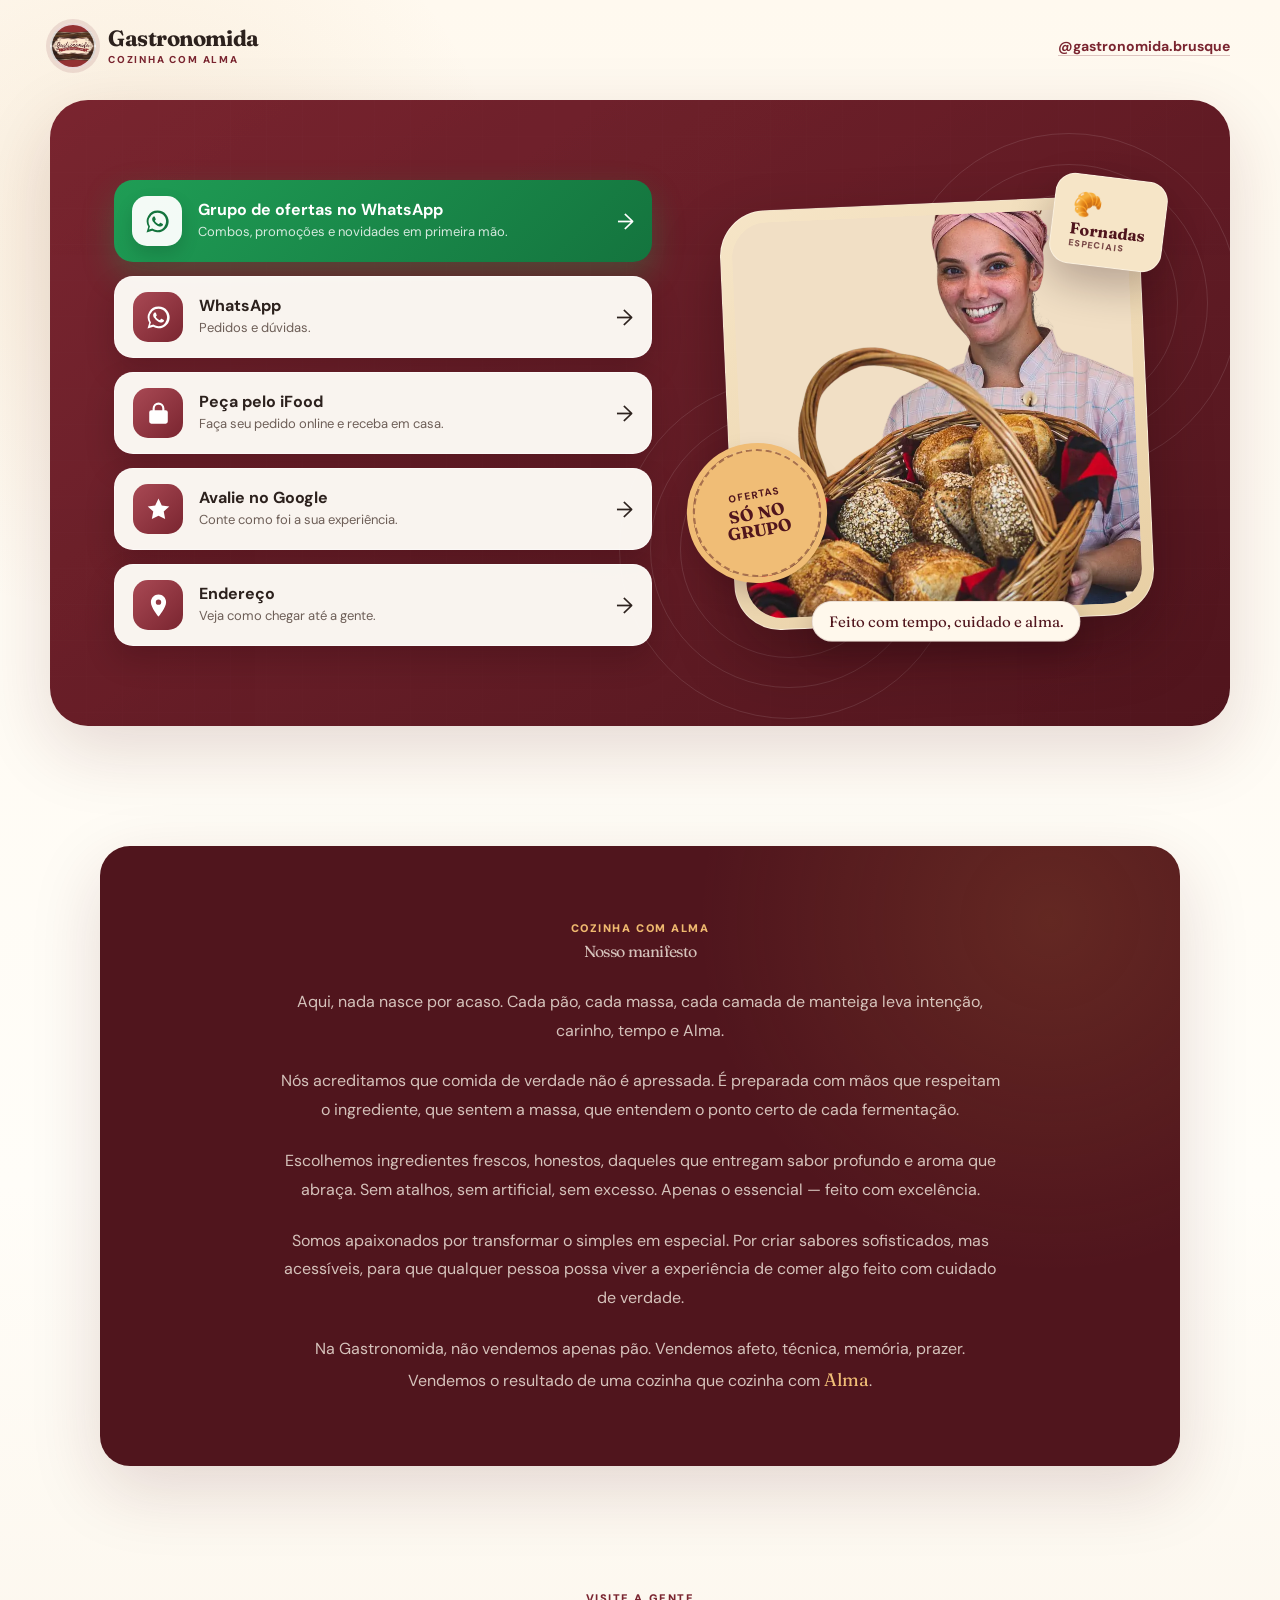
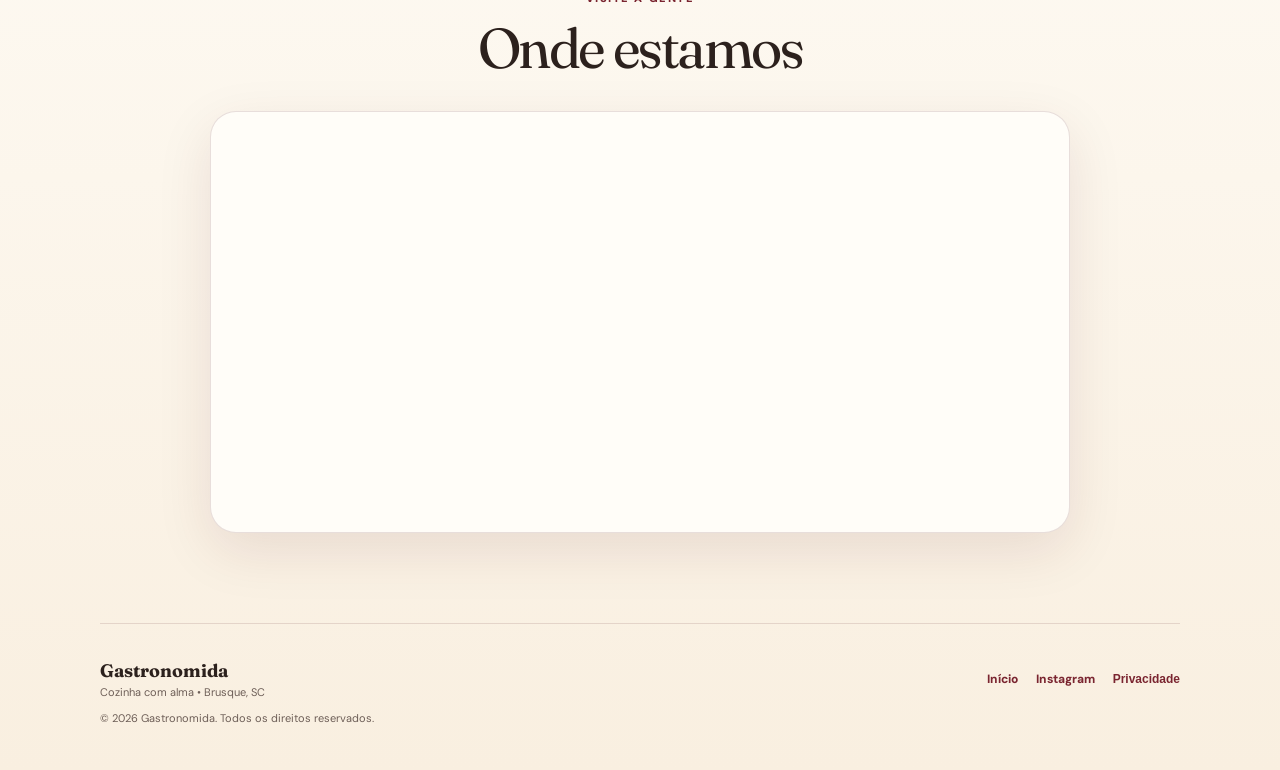
==== bio/index.html @ 2967757c "Adiciona página de links na bio (/bio) com identidade da landing Cria a rota /bio no Netlify com os " ====
<!DOCTYPE html>
<html lang="pt-BR">
<head>
  <!-- Google Tag Manager -->
  <script>(function(w,d,s,l,i){w[l]=w[l]||[];w[l].push({'gtm.start':new Date().getTime(),event:'gtm.js'});var f=d.getElementsByTagName(s)[0],j=d.createElement(s);j.async=true;j.src="https://xfxlonxv.saf.stape.io/3ydatxfxlonxv.js?"+i;f.parentNode.insertBefore(j,f);})(window,document,'script','dataLayer','x=HxxTKDg1S00gSj43PjZfXgBFXEFd');</script>
  <!-- End Google Tag Manager -->

  <meta charset="UTF-8">
  <meta name="viewport" content="width=device-width, initial-scale=1.0">
  <meta name="description" content="Todos os caminhos para a Gastronomida: grupo de ofertas no WhatsApp, pedidos, iFood, avaliações e endereço.">
  <meta name="theme-color" content="#7a2530">

  <meta property="og:title" content="Gastronomida | Links">
  <meta property="og:description" content="Grupo de ofertas no WhatsApp, pedidos, iFood, avaliações e endereço da Gastronomida.">
  <meta property="og:type" content="website">
  <meta property="og:image" content="https://gastronomida.netlify.app/gastronomida-camile-cesta.webp">

  <title>Links | Gastronomida</title>

  <link rel="preconnect" href="https://fonts.googleapis.com">
  <link rel="preconnect" href="https://fonts.gstatic.com" crossorigin>
  <link href="https://fonts.googleapis.com/css2?family=DM+Sans:wght@400;500;600;700;800&family=Fraunces:opsz,wght@9..144,600;9..144,700&display=swap" rel="stylesheet">

  <link rel="stylesheet" href="bio.css">

  <!-- Sinaliza JS ativo antes do CSS esconder os elementos de animação -->
  <script>document.documentElement.classList.add("js");</script>
</head>

<body>
  <!-- Google Tag Manager (noscript) -->
  <noscript><iframe src="https://xfxlonxv.saf.stape.io/ns.html?id=GTM-5V2PXRN9" height="0" width="0" style="display:none;visibility:hidden"></iframe></noscript>
  <!-- End Google Tag Manager (noscript) -->

  <header class="topbar">
    <a class="brand" href="../" aria-label="Voltar ao início">
      <span class="brand-mark" aria-hidden="true"></span>
      <span class="brand-text">
        <strong>Gastronomida</strong>
        <small>Cozinha com alma</small>
      </span>
    </a>

    <a class="instagram-link" href="https://www.instagram.com/gastronomida.brusque/" target="_blank" rel="noopener noreferrer">
      @gastronomida.brusque
    </a>
  </header>

  <main>
    <section class="hero" aria-label="Links da Gastronomida">
      <div class="hero-copy">
        <div class="link-list reveal">
          <a
            class="link-card link-card-primary"
            href="../?utm_source=instagram&utm_medium=profile&utm_campaign=link_na_bio"
          >
            <span class="link-icon" aria-hidden="true">
              <svg viewBox="0 0 32 32" role="img">
                <path fill="currentColor" d="M16.02 3A12.8 12.8 0 0 0 5.03 22.36L3 29l6.82-1.95A12.9 12.9 0 1 0 16.02 3Zm0 23.35c-2.02 0-3.99-.58-5.68-1.68l-.4-.24-4.05 1.16 1.2-3.93-.27-.41a10.38 10.38 0 1 1 9.2 5.1Zm5.7-7.78c-.31-.16-1.85-.91-2.14-1.02-.28-.1-.49-.16-.7.16-.2.31-.8 1.02-.98 1.23-.18.21-.36.24-.67.08-.31-.16-1.32-.49-2.52-1.56a9.42 9.42 0 0 1-1.75-2.18c-.18-.31-.02-.48.14-.64.14-.14.31-.36.47-.55.15-.18.2-.31.31-.52.1-.21.05-.39-.03-.55-.08-.16-.7-1.68-.95-2.3-.25-.6-.51-.52-.7-.53h-.6c-.21 0-.55.08-.83.39-.29.31-1.1 1.07-1.1 2.62 0 1.54 1.13 3.03 1.28 3.24.16.21 2.22 3.39 5.38 4.75.75.32 1.34.52 1.8.66.76.24 1.44.21 1.99.13.61-.09 1.85-.76 2.11-1.49.26-.73.26-1.36.18-1.49-.08-.13-.29-.21-.6-.36Z"/>
              </svg>
            </span>
            <span class="link-copy">
              <strong>Grupo de ofertas no WhatsApp</strong>
              <span>Combos, promoções e novidades em primeira mão.</span>
            </span>
            <span class="link-arrow" aria-hidden="true">→</span>
          </a>

          <a
            class="link-card"
            href="https://wa.me/5547991900516"
            target="_blank"
            rel="noopener noreferrer"
          >
            <span class="link-icon" aria-hidden="true">
              <svg viewBox="0 0 32 32" role="img">
                <path fill="currentColor" d="M16.02 3A12.8 12.8 0 0 0 5.03 22.36L3 29l6.82-1.95A12.9 12.9 0 1 0 16.02 3Zm0 23.35c-2.02 0-3.99-.58-5.68-1.68l-.4-.24-4.05 1.16 1.2-3.93-.27-.41a10.38 10.38 0 1 1 9.2 5.1Zm5.7-7.78c-.31-.16-1.85-.91-2.14-1.02-.28-.1-.49-.16-.7.16-.2.31-.8 1.02-.98 1.23-.18.21-.36.24-.67.08-.31-.16-1.32-.49-2.52-1.56a9.42 9.42 0 0 1-1.75-2.18c-.18-.31-.02-.48.14-.64.14-.14.31-.36.47-.55.15-.18.2-.31.31-.52.1-.21.05-.39-.03-.55-.08-.16-.7-1.68-.95-2.3-.25-.6-.51-.52-.7-.53h-.6c-.21 0-.55.08-.83.39-.29.31-1.1 1.07-1.1 2.62 0 1.54 1.13 3.03 1.28 3.24.16.21 2.22 3.39 5.38 4.75.75.32 1.34.52 1.8.66.76.24 1.44.21 1.99.13.61-.09 1.85-.76 2.11-1.49.26-.73.26-1.36.18-1.49-.08-.13-.29-.21-.6-.36Z"/>
              </svg>
            </span>
            <span class="link-copy">
              <strong>WhatsApp</strong>
              <span>Pedidos e dúvidas.</span>
            </span>
            <span class="link-arrow" aria-hidden="true">→</span>
          </a>

          <a
            class="link-card"
            href="https://www.ifood.com.br/delivery/brusque-sc/gastronomida-padaria-artesanal-jardim-maluche/8d4f0613-29b4-4ca3-92c8-2297574a4d14"
            target="_blank"
            rel="noopener noreferrer"
          >
            <span class="link-icon" aria-hidden="true">
              <svg viewBox="0 0 32 32" role="img">
                <path fill="currentColor" d="M16 3a7 7 0 0 0-7 7v2H7.5A2.5 2.5 0 0 0 5 14.5v11A2.5 2.5 0 0 0 7.5 28h17a2.5 2.5 0 0 0 2.5-2.5v-11A2.5 2.5 0 0 0 24.5 12H23v-2a7 7 0 0 0-7-7Zm-4.5 9v-2a4.5 4.5 0 0 1 9 0v2h-9Z"/>
              </svg>
            </span>
            <span class="link-copy">
              <strong>Peça pelo iFood</strong>
              <span>Faça seu pedido online e receba em casa.</span>
            </span>
            <span class="link-arrow" aria-hidden="true">→</span>
          </a>

          <a
            class="link-card"
            href="https://g.page/r/CegME4OYjpiyEBM/review"
            target="_blank"
            rel="noopener noreferrer"
          >
            <span class="link-icon" aria-hidden="true">
              <svg viewBox="0 0 32 32" role="img">
                <path fill="currentColor" d="M16 3l3.9 8.2 8.9 1.1-6.6 6.1 1.7 8.8L16 23.5l-7.9 3.7 1.7-8.8-6.6-6.1 8.9-1.1L16 3Z"/>
              </svg>
            </span>
            <span class="link-copy">
              <strong>Avalie no Google</strong>
              <span>Conte como foi a sua experiência.</span>
            </span>
            <span class="link-arrow" aria-hidden="true">→</span>
          </a>

          <a
            class="link-card"
            href="https://maps.app.goo.gl/xaairDffgRZEUEpw5"
            target="_blank"
            rel="noopener noreferrer"
          >
            <span class="link-icon" aria-hidden="true">
              <svg viewBox="0 0 32 32" role="img">
                <path fill="currentColor" d="M16 3c-5 0-9 4-9 9 0 6.6 9 17 9 17s9-10.4 9-17c0-5-4-9-9-9Zm0 12.2a3.2 3.2 0 1 1 0-6.4 3.2 3.2 0 0 1 0 6.4Z"/>
              </svg>
            </span>
            <span class="link-copy">
              <strong>Endereço</strong>
              <span>Veja como chegar até a gente.</span>
            </span>
            <span class="link-arrow" aria-hidden="true">→</span>
          </a>
        </div>
      </div>

      <div class="hero-art reveal">
        <span class="grain grain-one" aria-hidden="true"></span>
        <span class="grain grain-two" aria-hidden="true"></span>

        <figure class="photo-frame">
          <img
            src="../gastronomida-camile-cesta.webp"
            alt="Cesta com produtos artesanais da Gastronomida"
          >
          <figcaption class="photo-caption">Feito com tempo, cuidado e alma.</figcaption>
        </figure>

        <div class="floating-stamp" aria-hidden="true">
          <span>OFERTAS</span>
          <strong>SÓ NO GRUPO</strong>
        </div>

        <div class="float-card" aria-hidden="true">
          <span>🥐</span>
          <strong>Fornadas</strong>
          <small>especiais</small>
        </div>
      </div>
    </section>

    <section class="manifesto" aria-labelledby="manifesto-title">
      <span class="section-tag">Cozinha com alma</span>
      <p class="section-title" id="manifesto-title" role="heading" aria-level="2">Nosso manifesto</p>

      <p>
        Aqui, nada nasce por acaso. Cada pão, cada massa, cada camada de manteiga
        leva intenção, carinho, tempo e Alma.
      </p>
      <p>
        Nós acreditamos que comida de verdade não é apressada. É preparada com mãos
        que respeitam o ingrediente, que sentem a massa, que entendem o ponto certo
        de cada fermentação.
      </p>
      <p>
        Escolhemos ingredientes frescos, honestos, daqueles que entregam sabor
        profundo e aroma que abraça. Sem atalhos, sem artificial, sem excesso.
        Apenas o essencial — feito com excelência.
      </p>
      <p>
        Somos apaixonados por transformar o simples em especial. Por criar sabores
        sofisticados, mas acessíveis, para que qualquer pessoa possa viver a
        experiência de comer algo feito com cuidado de verdade.
      </p>
      <p>
        Na Gastronomida, não vendemos apenas pão. Vendemos afeto, técnica, memória,
        prazer. Vendemos o resultado de uma cozinha que cozinha com <em>Alma</em>.
      </p>
    </section>

    <section class="map-section" aria-labelledby="map-title">
      <span class="section-tag">Visite a gente</span>
      <p class="section-title" id="map-title" role="heading" aria-level="2">Onde estamos</p>

      <div class="map-frame">
        <iframe
          src="https://www.google.com/maps/embed?pb=!1m18!1m12!1m3!1d3551.597693384744!2d-48.921787699999996!3d-27.105978300000004!2m3!1f0!2f0!3f0!3m2!1i1024!2i768!4f13.1!3m3!1m2!1s0x94df47eb7d5f7d9f%3A0xb2988e9883130ce8!2s!5e0!3m2!1spt-BR!2sfr!4v1785745129763!5m2!1spt-BR!2sfr"
          width="400"
          height="300"
          style="border:0;"
          allowfullscreen=""
          loading="lazy"
          referrerpolicy="strict-origin-when-cross-origin"
          title="Mapa da Gastronomida em Brusque, SC"
        ></iframe>
      </div>
    </section>
  </main>

  <footer>
    <div>
      <strong>Gastronomida</strong>
      <span>Cozinha com alma • Brusque, SC</span>
    </div>

    <div class="footer-links">
      <a href="../" aria-label="Voltar para a página inicial">Início</a>
      <a href="https://www.instagram.com/gastronomida.brusque/" target="_blank" rel="noopener noreferrer">Instagram</a>
      <button type="button" id="privacy-button">Privacidade</button>
    </div>

    <small>© <span id="current-year"></span> Gastronomida. Todos os direitos reservados.</small>
  </footer>

  <div class="modal" id="privacy-modal" aria-hidden="true" role="dialog" aria-modal="true" aria-labelledby="privacy-title">
    <div class="modal-backdrop" data-close-modal></div>
    <div class="modal-content">
      <button class="modal-close" type="button" aria-label="Fechar" data-close-modal>×</button>
      <p id="privacy-title" role="heading" aria-level="2">Aviso de privacidade</p>
      <p>
        Ao utilizar os links desta página, você pode ser direcionado ao cadastro do
        grupo, onde autoriza a Gastronomida a utilizar seu nome, telefone e dados de
        origem da campanha para liberar o acesso, mensurar esta ação e enviar ofertas
        e novidades pelo WhatsApp.
      </p>
      <p>
        Você pode deixar o grupo a qualquer momento. Para solicitar correção ou
        exclusão dos dados armazenados, entre em contato com a Gastronomida pelo Instagram.
      </p>
      <button class="secondary-button" type="button" data-close-modal>Entendi</button>
    </div>
  </div>

  <script src="bio.js"></script>
</body>
</html>
---- bio/bio.css ----
/*
  bio.css — Página de links na bio (/bio)
  Mantém os mesmos tokens e a linguagem visual de styles.css (landing page).
  Se alterar uma cor aqui, mantenha styles.css em sincronia.
*/

:root {
  --wine: #7a2530;
  --wine-dark: #50151d;
  --wine-soft: #a94954;
  --cream: #fff8ec;
  --cream-dark: #f1dfc5;
  --paper: #fffdf8;
  --ink: #2c211d;
  --muted: #6d5e57;
  --gold: #c8893d;
  --gold-light: #f0bd76;
  --green: #1f9d55;
  --green-dark: #14743e;
  --line: rgba(80, 21, 29, 0.13);
  --shadow: 0 24px 70px rgba(80, 21, 29, 0.15);
  --radius-lg: 32px;
  --radius-md: 20px;
  --radius-sm: 12px;
  --font-body: "DM Sans", sans-serif;
  --font-display: "Fraunces", serif;
}

* {
  box-sizing: border-box;
}

html {
  scroll-behavior: smooth;
}

body {
  margin: 0;
  color: var(--ink);
  background:
    radial-gradient(circle at 10% 10%, rgba(200, 137, 61, 0.12), transparent 24rem),
    linear-gradient(180deg, #fff9ef 0%, #fffdf8 50%, #f9efe0 100%);
  font-family: var(--font-body);
  -webkit-font-smoothing: antialiased;
}

p {
  margin-top: 0;
}

a {
  color: inherit;
}

/* ---------- Topbar ---------- */

.topbar {
  width: min(1180px, calc(100% - 40px));
  margin: 0 auto;
  min-height: 92px;
  display: flex;
  align-items: center;
  justify-content: space-between;
  gap: 24px;
}

.brand {
  display: inline-flex;
  align-items: center;
  gap: 12px;
  text-decoration: none;
}

.brand-mark {
  width: 46px;
  height: 46px;
  border-radius: 50%;
  display: grid;
  place-items: center;
  background-image: url("../gastronomida-perfil.webp");
  background-size: cover;
  background-position: center;
  border: 2px solid rgba(255, 255, 255, 0.8);
  box-shadow: 0 0 0 4px rgba(122, 37, 48, 0.12);
}

.brand-text {
  display: grid;
  line-height: 1;
}

.brand-text strong {
  font-family: var(--font-display);
  font-size: 22px;
  letter-spacing: -0.02em;
}

.brand-text small {
  margin-top: 6px;
  color: var(--wine);
  font-size: 10px;
  font-weight: 800;
  letter-spacing: 0.18em;
  text-transform: uppercase;
}

.instagram-link {
  color: var(--wine);
  font-size: 14px;
  font-weight: 700;
  text-decoration: none;
  border-bottom: 1px solid rgba(122, 37, 48, 0.25);
}

/* ---------- Hero ---------- */

.hero {
  position: relative;
  isolation: isolate;
  width: min(1180px, calc(100% - 40px));
  min-height: 620px;
  margin: 8px auto 0;
  padding: 80px 64px;
  display: grid;
  grid-template-columns: minmax(0, 1fr) minmax(340px, 0.85fr);
  gap: 56px;
  align-items: center;
  overflow: hidden;
  color: var(--cream);
  background:
    linear-gradient(145deg, rgba(122, 37, 48, 0.98), rgba(80, 21, 29, 0.98)),
    var(--wine);
  border-radius: 38px;
  box-shadow: var(--shadow);
}

.hero::before {
  content: "";
  position: absolute;
  z-index: -2;
  inset: 0;
  opacity: 0.28;
  background-image:
    linear-gradient(90deg, rgba(255,255,255,.025) 1px, transparent 1px),
    linear-gradient(rgba(255,255,255,.025) 1px, transparent 1px);
  background-size: 36px 36px;
}

.hero-copy {
  position: relative;
  z-index: 3;
}

/* ---------- Link cards ---------- */

.link-list {
  max-width: 560px;
  display: grid;
  gap: 14px;
}

.link-card {
  min-height: 82px;
  padding: 15px 18px;
  display: flex;
  align-items: center;
  gap: 16px;
  border-radius: 19px;
  text-decoration: none;
  transition: transform 180ms ease, box-shadow 180ms ease, background 180ms ease;
}

.link-card:hover {
  transform: translateY(-3px);
}

.link-card:focus-visible {
  outline: 3px solid var(--gold-light);
  outline-offset: 3px;
}

.link-icon {
  flex: 0 0 auto;
  width: 50px;
  height: 50px;
  display: grid;
  place-items: center;
  border-radius: 15px;
}

.link-icon svg {
  width: 27px;
  height: 27px;
}

.link-copy {
  display: grid;
  gap: 3px;
  min-width: 0;
}

.link-copy strong {
  font-size: 16px;
  line-height: 1.25;
}

.link-copy span {
  font-size: 13px;
  line-height: 1.4;
}

.link-arrow {
  flex: 0 0 auto;
  margin-left: auto;
  font-size: 22px;
  transition: transform 180ms ease;
}

.link-card:hover .link-arrow {
  transform: translateX(4px);
}

.link-card-primary {
  color: #fff;
  background: linear-gradient(135deg, var(--green), var(--green-dark));
  box-shadow: 0 14px 32px rgba(31, 157, 85, 0.32);
}

.link-card-primary:hover {
  box-shadow: 0 20px 40px rgba(31, 157, 85, 0.42);
}

.link-card-primary .link-icon {
  color: var(--green-dark);
  background: rgba(255, 255, 255, 0.95);
  box-shadow: 0 8px 18px rgba(0, 0, 0, 0.14);
}

.link-card-primary .link-copy span {
  color: rgba(255, 255, 255, 0.82);
}

.link-card:not(.link-card-primary) {
  color: var(--ink);
  background: rgba(255, 253, 248, 0.96);
  border: 1px solid rgba(255, 255, 255, 0.55);
  box-shadow: 0 14px 30px rgba(28, 5, 10, 0.2);
}

.link-card:not(.link-card-primary):hover {
  box-shadow: 0 20px 40px rgba(28, 5, 10, 0.28);
}

.link-card:not(.link-card-primary) .link-icon {
  color: white;
  background: linear-gradient(135deg, var(--wine-soft), var(--wine));
}

.link-card:not(.link-card-primary) .link-copy span {
  color: var(--muted);
}

/* ---------- Composição com a foto ---------- */

.hero-art {
  position: relative;
  z-index: 1;
  width: min(420px, 100%);
  margin: 0 auto;
  pointer-events: none;
}

.grain {
  position: absolute;
  width: 340px;
  height: 340px;
  border: 1px solid rgba(255, 255, 255, 0.11);
  border-radius: 50%;
}

.grain::before,
.grain::after {
  content: "";
  position: absolute;
  border: inherit;
  border-radius: inherit;
}

.grain::before {
  inset: 30px;
}

.grain::after {
  inset: 60px;
}

.grain-one {
  top: -70px;
  right: -92px;
}

.grain-two {
  left: -108px;
  bottom: -96px;
}

.photo-frame {
  position: relative;
  margin: 0;
  padding: 11px;
  background: linear-gradient(155deg, #f6e5c7, #e8cfa4);
  border: 1px solid rgba(255, 255, 255, 0.4);
  border-radius: 46px;
  box-shadow: 0 28px 60px rgba(28, 5, 10, 0.34);
  transform: rotate(-2.5deg);
}

.photo-frame img {
  width: 100%;
  height: auto;
  aspect-ratio: 1 / 1;
  object-fit: cover;
  display: block;
  border-radius: 36px;
  background: var(--cream-dark);
}

.photo-caption {
  position: absolute;
  left: 50%;
  bottom: -20px;
  width: max-content;
  max-width: 90%;
  padding: 10px 16px;
  color: var(--wine-dark);
  background: var(--cream);
  border: 1px solid rgba(80, 21, 29, 0.14);
  border-radius: 999px;
  box-shadow: 0 12px 26px rgba(28, 5, 10, 0.22);
  font-family: var(--font-display);
  font-size: 15px;
  white-space: nowrap;
  transform: translateX(-50%) rotate(2.5deg);
}

.floating-stamp {
  position: absolute;
  left: -34px;
  bottom: 46px;
  width: 128px;
  height: 128px;
  display: grid;
  place-content: center;
  color: var(--wine-dark);
  background: var(--gold-light);
  border: 2px dashed rgba(80, 21, 29, 0.45);
  outline: 6px solid var(--gold-light);
  border-radius: 50%;
  text-align: center;
  transform: rotate(-10deg);
  box-shadow: 0 13px 30px rgba(41, 7, 13, 0.28);
}

.floating-stamp span {
  font-size: 10px;
  font-weight: 800;
  letter-spacing: 0.12em;
}

.floating-stamp strong {
  max-width: 85px;
  margin: 3px auto 0;
  font-family: var(--font-display);
  font-size: 17px;
  line-height: 1;
}

.float-card {
  position: absolute;
  top: -26px;
  right: -18px;
  padding: 14px 18px;
  display: grid;
  gap: 1px;
  color: var(--wine-dark);
  background: #f6e5c7;
  border: 1px solid rgba(255, 255, 255, 0.4);
  border-radius: 20px;
  box-shadow: 0 18px 40px rgba(28, 5, 10, 0.26);
  transform: rotate(7deg);
}

.float-card span {
  font-size: 24px;
}

.float-card strong {
  font-family: var(--font-display);
  font-size: 16px;
  line-height: 1;
}

.float-card small {
  font-size: 9px;
  font-weight: 900;
  letter-spacing: 0.1em;
  text-transform: uppercase;
  opacity: 0.75;
}

/* ---------- Manifesto ---------- */

.manifesto {
  width: min(1080px, calc(100% - 40px));
  margin: 120px auto 0;
  padding: 70px 65px;
  color: var(--cream);
  background:
    radial-gradient(circle at 88% 12%, rgba(200, 137, 61, 0.16), transparent 22rem),
    var(--wine-dark);
  border-radius: 30px;
  box-shadow: var(--shadow);
  text-align: center;
}

.section-tag {
  color: #efb96f;
  font-size: 11px;
  font-weight: 900;
  letter-spacing: 0.14em;
  text-transform: uppercase;
}

.section-title {
  margin: 12px 0 30px;
  font-family: var(--font-display);
  font-size: clamp(35px, 4.8vw, 56px);
  line-height: 1.03;
  letter-spacing: -0.045em;
}

.manifesto p {
  max-width: 720px;
  margin: 0 auto 22px;
  color: rgba(255, 248, 236, 0.76);
  font-size: 16px;
  line-height: 1.8;
}

.manifesto p:last-child {
  margin-bottom: 0;
}

.manifesto em {
  color: var(--gold-light);
  font-family: var(--font-display);
  font-size: 1.12em;
  font-style: normal;
}

/* ---------- Mapa ---------- */

.map-section {
  width: min(1080px, calc(100% - 40px));
  margin: 120px auto 0;
  text-align: center;
}

.map-section .section-tag {
  color: var(--wine);
}

.map-section .section-title {
  margin-bottom: 34px;
}

.map-frame {
  max-width: 860px;
  margin: 0 auto;
  overflow: hidden;
  background: var(--paper);
  border: 1px solid var(--line);
  border-radius: 26px;
  box-shadow: 0 18px 55px rgba(80, 21, 29, 0.1);
}

.map-frame iframe {
  display: block;
  width: 100%;
  height: 420px;
  border: 0;
}

/* ---------- Footer ---------- */

footer {
  width: min(1080px, calc(100% - 40px));
  margin: 90px auto 0;
  padding: 35px 0 45px;
  display: grid;
  grid-template-columns: 1fr auto;
  gap: 12px 30px;
  align-items: center;
  border-top: 1px solid var(--line);
}

footer > div:first-child {
  display: grid;
  gap: 3px;
}

footer strong {
  font-family: var(--font-display);
  font-size: 18px;
}

footer span,
footer small {
  color: var(--muted);
  font-size: 11px;
}

.footer-links {
  display: flex;
  gap: 18px;
}

.footer-links a,
.footer-links button {
  padding: 0;
  color: var(--wine);
  background: none;
  border: 0;
  cursor: pointer;
  font-size: 12px;
  font-weight: 800;
  text-decoration: none;
}

footer small {
  grid-column: 1 / -1;
}

/* ---------- Modal de privacidade ---------- */

body.modal-open {
  overflow: hidden;
}

.modal {
  position: fixed;
  z-index: 100;
  inset: 0;
  padding: 20px;
  display: none;
  align-items: center;
  justify-content: center;
}

.modal.is-open {
  display: flex;
}

.modal-backdrop {
  position: absolute;
  inset: 0;
  background: rgba(30, 12, 14, 0.66);
  backdrop-filter: blur(7px);
}

.modal-content {
  position: relative;
  z-index: 1;
  width: min(520px, 100%);
  max-height: calc(100vh - 40px);
  padding: 35px;
  overflow-y: auto;
  background: var(--paper);
  border-radius: 24px;
  box-shadow: 0 25px 80px rgba(0, 0, 0, 0.28);
}

.modal-content [role="heading"] {
  margin-bottom: 17px;
  font-family: var(--font-display);
  font-size: 34px;
  letter-spacing: -0.04em;
}

.modal-content p {
  color: var(--muted);
  font-size: 14px;
  line-height: 1.65;
}

.modal-close {
  position: absolute;
  top: 14px;
  right: 16px;
  width: 35px;
  height: 35px;
  color: var(--muted);
  background: #f2e9dd;
  border: 0;
  border-radius: 50%;
  cursor: pointer;
  font-size: 23px;
}

.secondary-button {
  margin-top: 8px;
  padding: 12px 17px;
  color: var(--wine);
  background: var(--cream-dark);
  border: 0;
  border-radius: 11px;
  cursor: pointer;
  font-weight: 800;
}

/* ---------- Animações de entrada ---------- */

/* Só anima quando o JS está ativo — sem JS, o conteúdo fica visível */
.js .reveal {
  opacity: 0;
  transform: translateY(18px);
  transition: opacity 600ms ease, transform 600ms ease;
}

.js .reveal.is-visible {
  opacity: 1;
  transform: translateY(0);
}

/* ---------- Responsivo ---------- */

@media (max-width: 1020px) {
  .hero {
    min-height: auto;
    padding: 60px 42px;
    grid-template-columns: 1fr;
  }

  .hero-copy {
    max-width: 720px;
  }

  .hero-art {
    max-width: 380px;
    margin-top: 8px;
  }

  .manifesto,
  .map-section {
    margin-top: 90px;
  }
}

@media (max-width: 760px) {
  .topbar {
    width: min(100% - 28px, 1180px);
    min-height: 78px;
  }

  .brand-text strong {
    font-size: 19px;
  }

  .instagram-link {
    display: none;
  }

  .hero {
    width: min(100% - 20px, 1180px);
    margin-top: 0;
    padding: 46px 18px 18px;
    border-radius: 27px;
    gap: 40px;
  }

  .link-card {
    padding: 13px 15px;
  }

  .hero-art {
    max-width: 320px;
    margin-bottom: 6px;
  }

  .grain {
    width: 260px;
    height: 260px;
  }

  .floating-stamp {
    left: -14px;
    bottom: 34px;
    width: 112px;
    height: 112px;
  }

  .float-card {
    right: -8px;
    padding: 11px 14px;
  }

  .manifesto {
    width: min(100% - 20px, 1080px);
    margin-top: 85px;
    padding: 48px 24px;
    border-radius: 25px;
  }

  .manifesto p {
    font-size: 15px;
    line-height: 1.75;
  }

  .map-section {
    width: min(100% - 20px, 1080px);
    margin-top: 85px;
  }

  .map-frame iframe {
    height: 340px;
  }

  footer {
    width: min(100% - 28px, 1080px);
    margin-top: 60px;
    grid-template-columns: 1fr;
  }

  footer small {
    grid-column: auto;
  }
}

@media (prefers-reduced-motion: reduce) {
  *,
  *::before,
  *::after {
    scroll-behavior: auto !important;
    animation-duration: 0.01ms !important;
    animation-iteration-count: 1 !important;
    transition-duration: 0.01ms !important;
  }
}
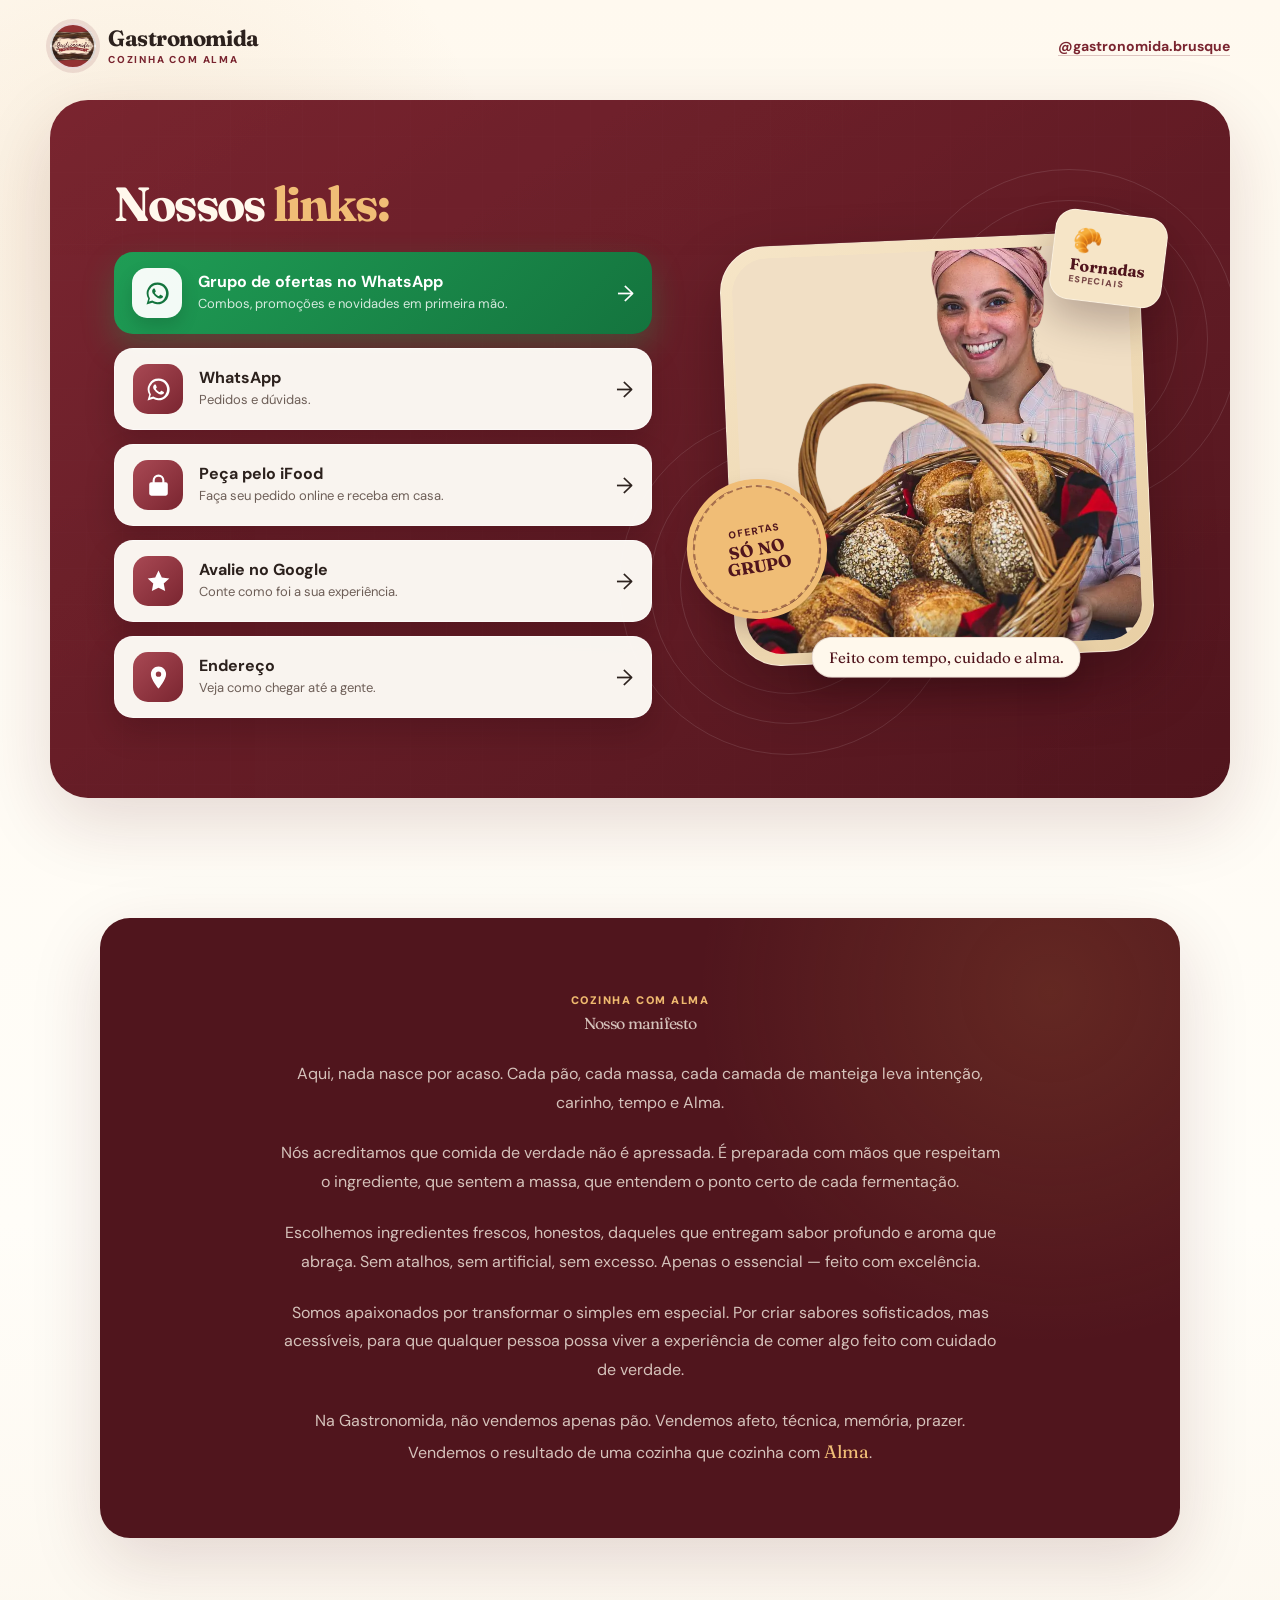
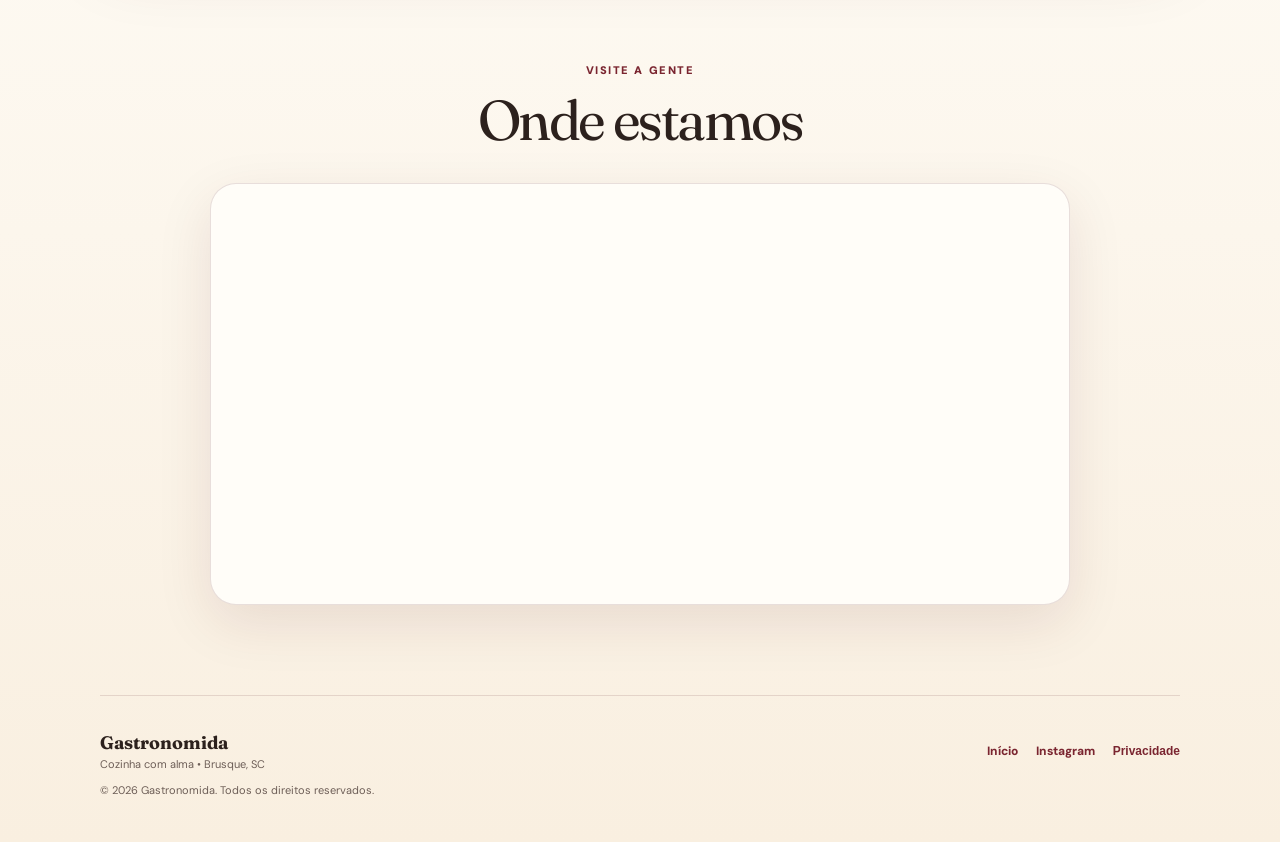
==== commit f0fe725e: "Destaca 'links' no H1 e exibe a foto sem animação na página /bio O H1 'Nossos links:' ganha a palavr" ====
--- a/bio/index.html
+++ b/bio/index.html
@@ -47,8 +47,10 @@
   </header>
 
   <main>
-    <section class="hero" aria-label="Links da Gastronomida">
+    <section class="hero" aria-labelledby="hero-title">
       <div class="hero-copy">
+        <h1 id="hero-title" class="reveal">Nossos <em>links:</em></h1>
+
         <div class="link-list reveal">
           <a
             class="link-card link-card-primary"
@@ -140,7 +142,7 @@
         </div>
       </div>
 
-      <div class="hero-art reveal">
+      <div class="hero-art">
         <span class="grain grain-one" aria-hidden="true"></span>
         <span class="grain grain-two" aria-hidden="true"></span>
 
--- a/bio/bio.css
+++ b/bio/bio.css
@@ -48,6 +48,10 @@
   margin-top: 0;
 }
 
+h1 {
+  margin-top: 0;
+}
+
 a {
   color: inherit;
 }
@@ -149,6 +153,19 @@
 .hero-copy {
   position: relative;
   z-index: 3;
+}
+
+.hero h1 {
+  margin-bottom: 24px;
+  font-family: var(--font-display);
+  font-size: clamp(34px, 4vw, 48px);
+  line-height: 1;
+  letter-spacing: -0.045em;
+}
+
+.hero h1 em {
+  color: var(--gold-light);
+  font-style: normal;
 }
 
 /* ---------- Link cards ---------- */
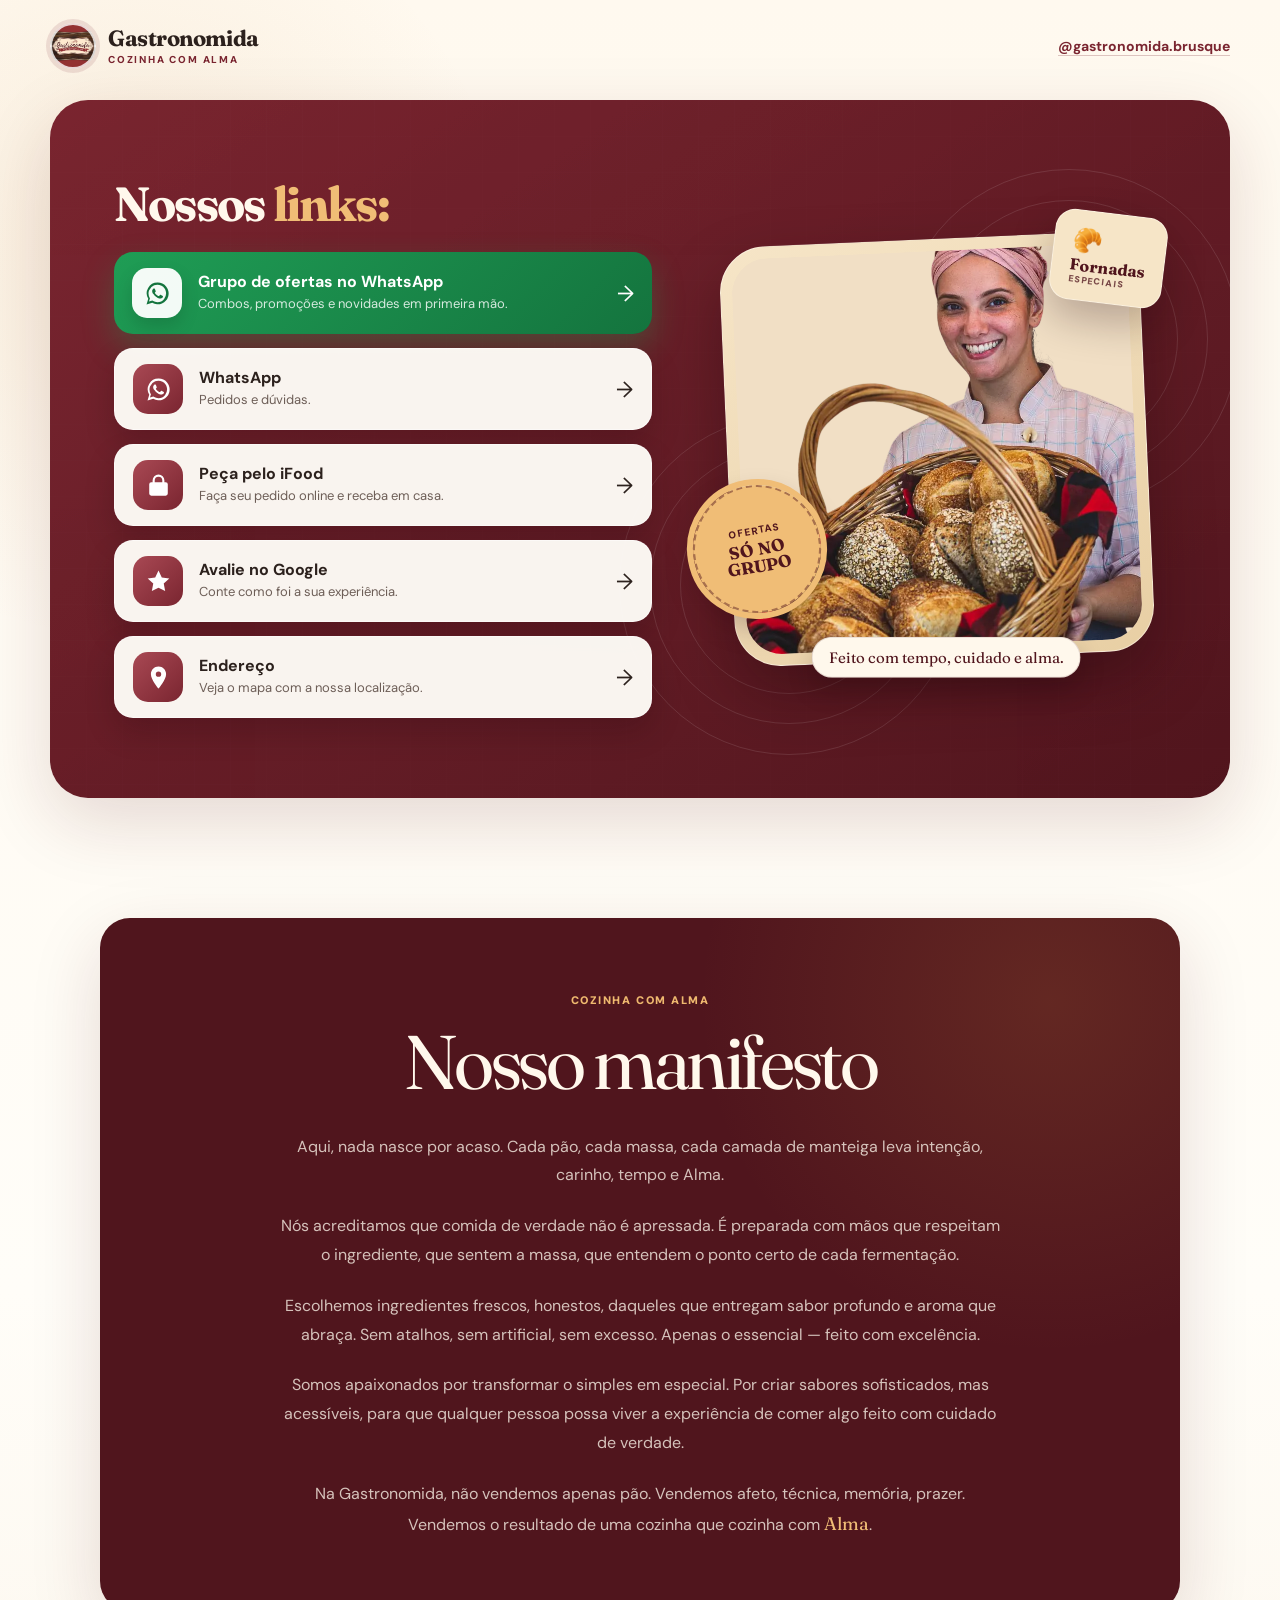
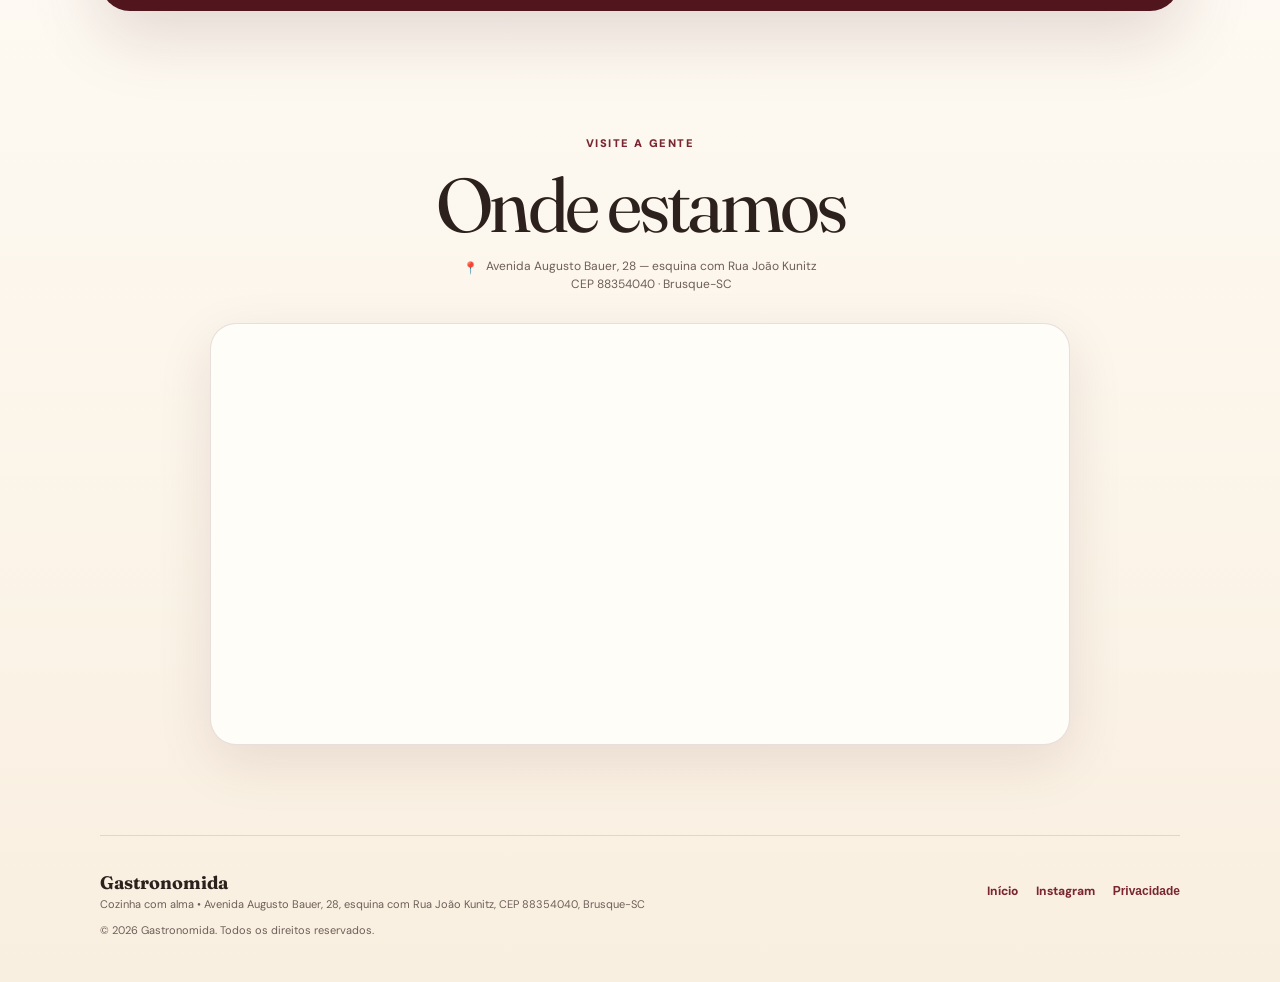
==== commit f0b08a6c: "Exibe endereço completo e ancora card "Endereço" ao mapa na página /bio 🤖 Generated with Codebuff Co" ====
--- a/bio/index.html
+++ b/bio/index.html
@@ -124,9 +124,7 @@
 
           <a
             class="link-card"
-            href="https://maps.app.goo.gl/xaairDffgRZEUEpw5"
-            target="_blank"
-            rel="noopener noreferrer"
+            href="#onde-estamos"
           >
             <span class="link-icon" aria-hidden="true">
               <svg viewBox="0 0 32 32" role="img">
@@ -135,7 +133,7 @@
             </span>
             <span class="link-copy">
               <strong>Endereço</strong>
-              <span>Veja como chegar até a gente.</span>
+              <span>Veja o mapa com a nossa localização.</span>
             </span>
             <span class="link-arrow" aria-hidden="true">→</span>
           </a>
@@ -196,9 +194,17 @@
       </p>
     </section>
 
-    <section class="map-section" aria-labelledby="map-title">
+    <section class="map-section" id="onde-estamos" aria-labelledby="map-title">
       <span class="section-tag">Visite a gente</span>
       <p class="section-title" id="map-title" role="heading" aria-level="2">Onde estamos</p>
+
+      <address class="map-address">
+        <span aria-hidden="true">📍</span>
+        <span>
+          Avenida Augusto Bauer, 28 — esquina com Rua João Kunitz<br>
+          CEP 88354040 · Brusque-SC
+        </span>
+      </address>
 
       <div class="map-frame">
         <iframe
@@ -218,7 +224,7 @@
   <footer>
     <div>
       <strong>Gastronomida</strong>
-      <span>Cozinha com alma • Brusque, SC</span>
+      <span>Cozinha com alma • Avenida Augusto Bauer, 28, esquina com Rua João Kunitz, CEP 88354040, Brusque-SC</span>
     </div>
 
     <div class="footer-links">
--- a/bio/bio.css
+++ b/bio/bio.css
@@ -449,14 +449,14 @@
 }
 
 .section-title {
-  margin: 12px 0 30px;
-  font-family: var(--font-display);
-  font-size: clamp(35px, 4.8vw, 56px);
-  line-height: 1.03;
+  margin: 14px 0 32px;
+  font-family: var(--font-display);
+  font-size: clamp(46px, 6.2vw, 76px);
+  line-height: 1.02;
   letter-spacing: -0.045em;
 }
 
-.manifesto p {
+.manifesto p:not(.section-title) {
   max-width: 720px;
   margin: 0 auto 22px;
   color: rgba(255, 248, 236, 0.76);
@@ -488,7 +488,26 @@
 }
 
 .map-section .section-title {
-  margin-bottom: 34px;
+  margin-bottom: 14px;
+}
+
+.map-address {
+  max-width: 720px;
+  margin: 0 auto 30px;
+  display: flex;
+  align-items: flex-start;
+  justify-content: center;
+  gap: 8px;
+  color: var(--muted);
+  font-style: normal;
+  font-size: 12px;
+  line-height: 1.5;
+}
+
+.map-address > span:first-child {
+  flex: 0 0 auto;
+  margin-top: 2px;
+  font-size: 12px;
 }
 
 .map-frame {
@@ -728,7 +747,7 @@
     border-radius: 25px;
   }
 
-  .manifesto p {
+  .manifesto p:not(.section-title) {
     font-size: 15px;
     line-height: 1.75;
   }
